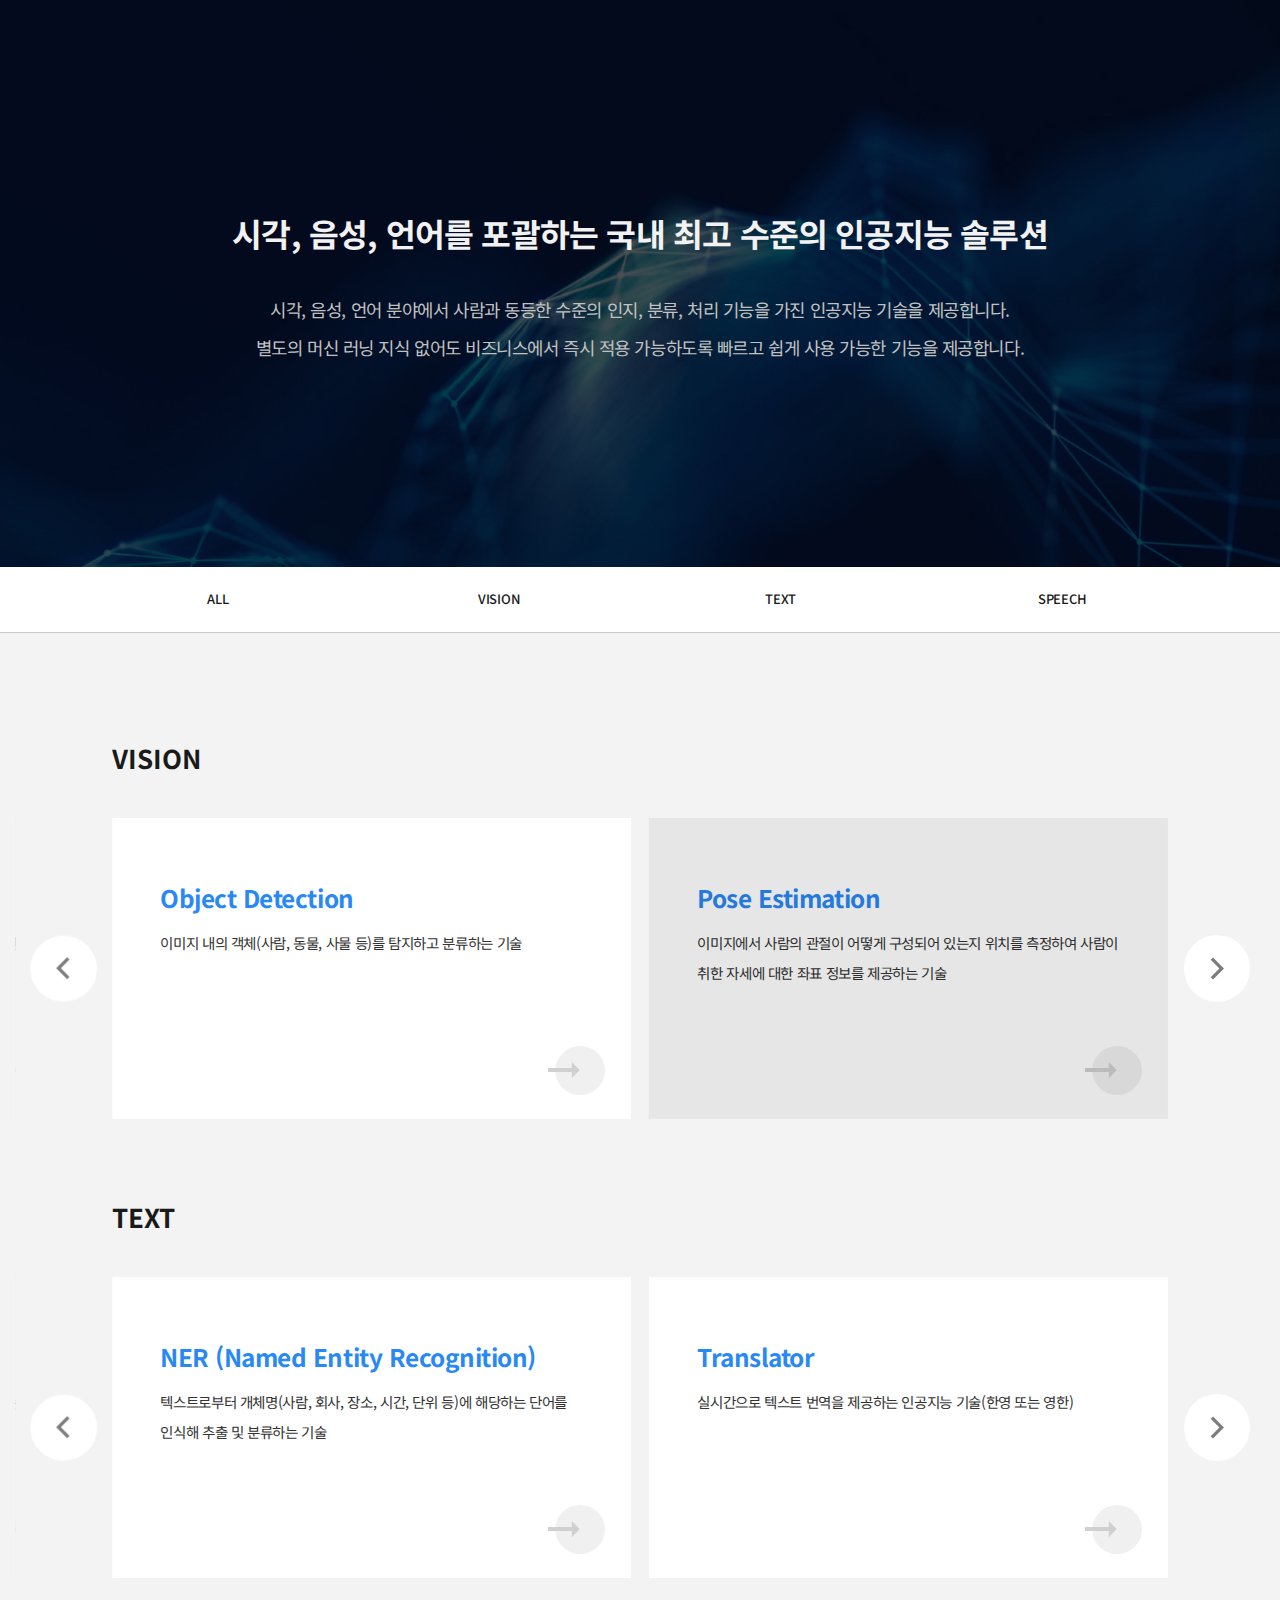
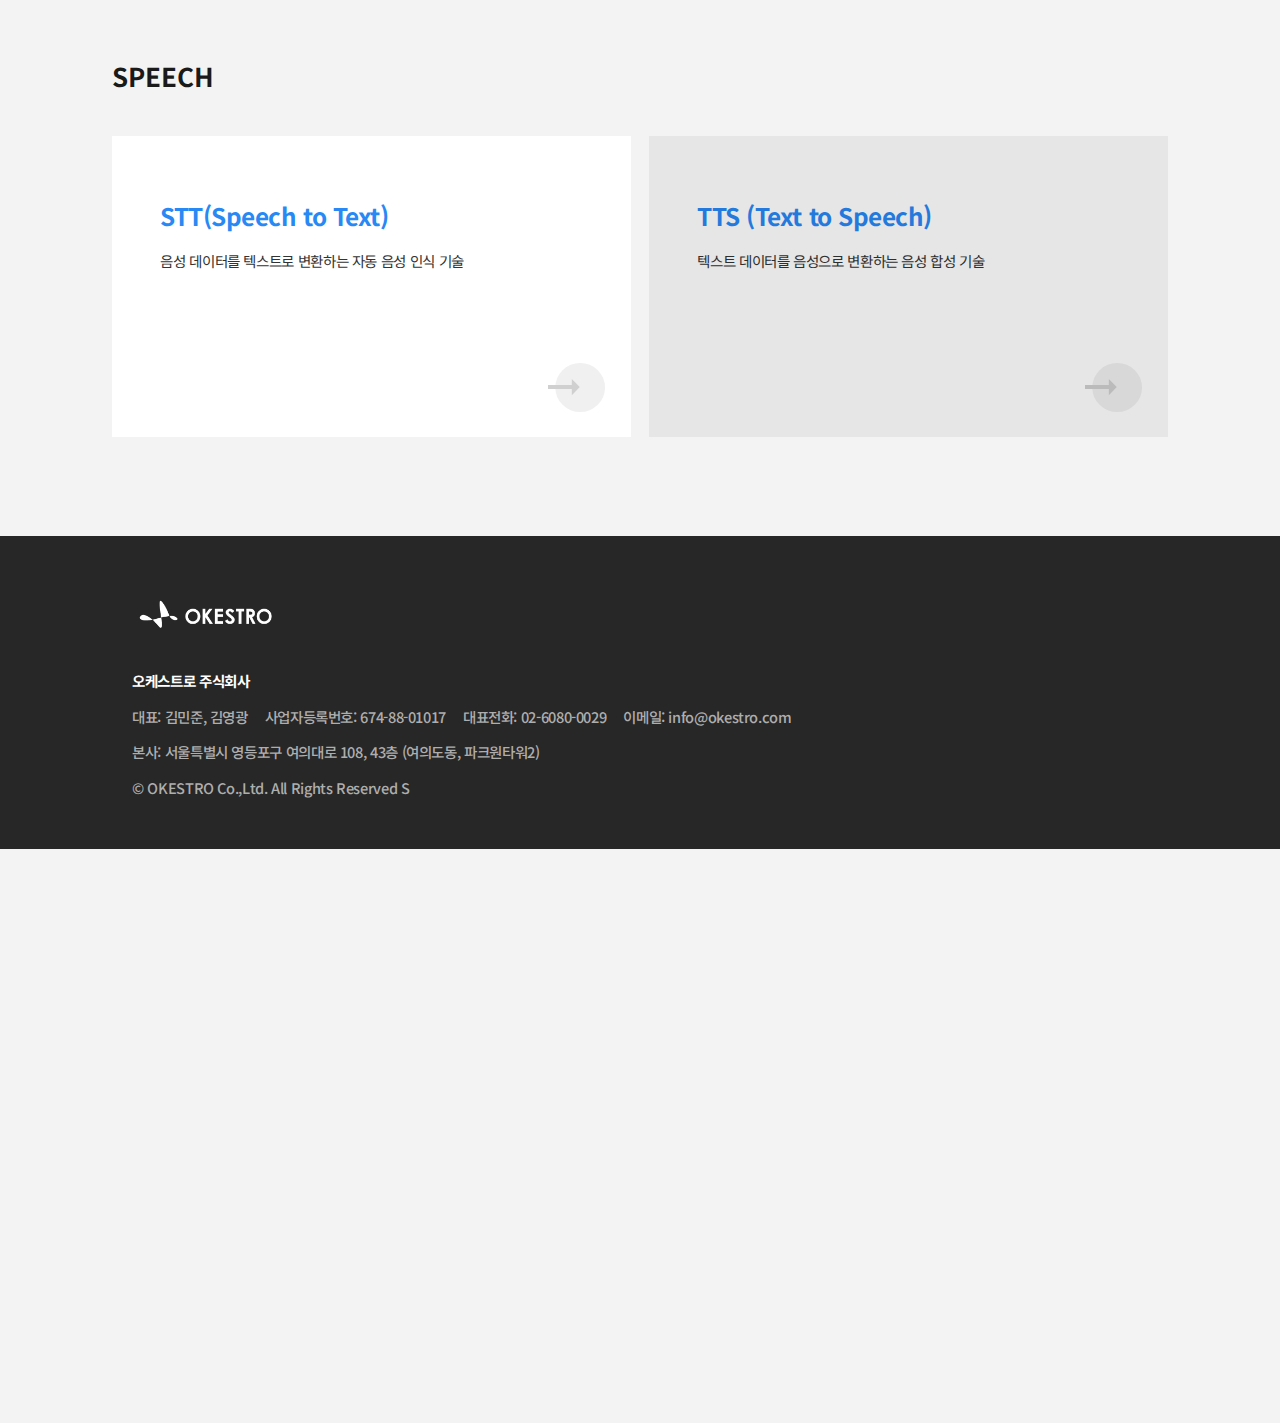
==== index.html @ 285faf9f "1st commit" ====
<!DOCTYPE html>
<html lang="ko">
<head>
    <meta charset="UTF-8">
    <meta http-equiv="X-UA-Compatible" content="IE=edge">
    <meta name="viewport" content="width=device-width, initial-scale=1.0, maximum-scale=1.0, user-scalable=0">
    <link rel="icon" type="image/x-icon" href="/public/img/favicon.ico">
    <title>오케스트로</title>
    <!-- css -->
    <link rel="stylesheet" href="//cdn.jsdelivr.net/npm/swiper@8/swiper-bundle.min.css" /><!-- swiper -->
    <link rel="stylesheet" href="/public/css/main.css">

    <!-- js -->
    <script src="/public/js/jquery-3.6.1.min.js"></script>
    <script src="//cdn.jsdelivr.net/npm/swiper@8/swiper-bundle.min.js"></script><!-- swiper -->
    <script src="/public/js/common.js"></script>
    <script>
     var slide01, slide02, slide03;
        // function slideResize(){
        //     var slideWidth = $('.swiper-slide').width();
        //     console.log(slideWidth)

        //     // $('.swiper-slide').height(slideWidth * .82)
        // }

        window.addEventListener('resize', function(){
            slide03.update()
        })

        $(function(){
            slide01 = new Swiper('#slide01', {
                loop: true,
                navigation: {
                    nextEl: "#slide01 .swiper-button-next",
                    prevEl: "#slide01 .swiper-button-prev",
                },
                spaceBetween: 22,
                breakpoints: {
                    560: { slidesPerView: 1, spaceBetween: 0, },          
                    768: {slidesPerView: 2,  spaceBetween: 22, },
                    1460: {slidesPerView: 3 }                  
                }
            })
            slide02 = new Swiper('#slide02', {
                loop: true,
                navigation: {
                    nextEl: "#slide02 .swiper-button-next",
                    prevEl: "#slide02 .swiper-button-prev",
                },
                spaceBetween: 22,
                breakpoints: {
                    560: { slidesPerView: 1, spaceBetween: 0, },          
                    768: {slidesPerView: 2, spaceBetween: 22, },
                    1460: {slidesPerView: 3 }                  
                }
            })

            slide03 = new Swiper('#slide03', {
                loop: false,
                navigation: {
                    nextEl: "#slide03 .swiper-button-next",
                    prevEl: "#slide03 .swiper-button-prev",
                },
                spaceBetween: 22,
                breakpoints: {
                    560: { 
                        slidesPerView: 1, 
                        loop: true,
                        spaceBetween: 0,
                    },          
                    768: {slidesPerView: 2, spaceBetween: 22, loop: false, },
                    1460: {slidesPerView: 3 }                  
                }
            })  
        })

    </script>
</head>
<body id="page_main">
    <header>
        <div class="bn">
            <div class="maxWidth">
                시각, 음성, 언어를 포괄하는 국내 최고 수준의 인공지능 솔루션<br>
                <p>
                    시각, 음성, 언어 분야에서 사람과 동등한 수준의 인지, 분류, 처리 기능을 가진 인공지능 기술을 제공합니다.<br>
                    별도의 머신 러닝 지식 없어도 비즈니스에서 즉시 적용 가능하도록 빠르고 쉽게 사용 가능한 기능을 제공합니다.
                </p>
            </div>
        </div>
        <ul class="gnb maxWidth"></ul>
    </header>

    <main>
        <section class="swiper" id="slide01" title="VISION">
            <div class="swiper-wrapper">
                <a href="./vision_object.html" class="swiper-slide" title="Object Detection">
                    이미지 내의 객체(사람, 동물, 사물 등)를 탐지하고 분류하는 기술
                </a>
                <a href="javascript: ;" class="swiper-slide inactive" title="Pose Estimation">
                    이미지에서 사람의 관절이 어떻게 구성되어 있는지 위치를 측정하여 사람이 취한 자세에 대한 좌표 정보를 제공하는 기술
                </a>
                <a href="javascript: ;" class="swiper-slide inactive" title="OCR (Optical Character Recognition)">
                    이미지와 문서에서 텍스트를 추출하는 광학 문자 인식 기술
                </a>
                <a href="javascript: ;" class="swiper-slide inactive" title="Celebrity Look Alike ">
                    얼굴 인식 및 분석을 통해 제공된 얼굴 이미지와 닮은 유명인을 찾는 인공지능 기술
                </a>
            </div>
            <div class="swiper-navigation swiper-button-next"></div>
            <div class="swiper-navigation swiper-button-prev"></div>
        </section>

        <section class="swiper" id="slide02" title="TEXT">
            <div class="swiper-wrapper">
                <a href="./text_ner.html" class="swiper-slide" title="NER (Named Entity Recognition)">
                    텍스트로부터 개체명(사람, 회사, 장소, 시간, 단위 등)에 해당하는 단어를 인식해 추출 및 분류하는 기술
                </a>
                <a href="./text_translator.html" class="swiper-slide" title="Translator">
                    실시간으로 텍스트 번역을 제공하는 인공지능 기술(한영 또는 영한)
                </a>
                <a href="./text_emotion.html" class="swiper-slide" title="Emotion Analysis">
                    텍스트에 내포되어 있는 감정 및 태도를 파악하는 분석 기술
                </a>
                <a href="javascript: ;" class="swiper-slide inactive" title="SWOT Analysis">
                    비즈니스의 강점, 약점, 기회, 위협 요인을 파악하여 자동으로 분류하는 인공지능 기술
                </a>
            </div>
            <div class="swiper-navigation swiper-button-next"></div>
            <div class="swiper-navigation swiper-button-prev"></div>
        </section>

        <section class="swiper" id="slide03" title="SPEECH">
            <div class="swiper-wrapper">
                <a href="./speech_stt.html" class="swiper-slide" title="STT(Speech to Text)">
                    음성 데이터를 텍스트로 변환하는 자동 음성 인식 기술
                </a>
                <a href="javascript: ;" class="swiper-slide inactive" title="TTS (Text to Speech)">
                    텍스트 데이터를 음성으로 변환하는 음성 합성 기술
                </a>
            </div>
            <div class="mobile swiper-navigation swiper-button-next"></div>
            <div class="mobile swiper-navigation swiper-button-prev"></div>
        </section>
    </main>

    <footer></footer>
</body>
</html>
---- public/css/main.css ----
@charset "UTF-8";
@import url('./common.css');
/**************************************************/
#page_main main{ width: 100%; max-width: 1661px; margin: 0 auto; }
section:before{ display: block; content: attr(title); color: #1A1A1A; font-weight: 700;}

/* swiper */
.swiper-slide{ 
    background: no-repeat #fff url('../img/main_slidebg.svg'); 
    transition: background 0.15s ease-in; letter-spacing: -0.025em; font-weight: 400;
}
.swiper-slide.inactive{ position: relative; cursor: default; filter: brightness(90%); }
.swiper-slide.inactive:after{
    position: absolute; top: 0; left: 0; 
    display: flex; align-items: center; justify-content: center; 
    width: 100%; height: 100%; content: '';
    background: no-repeat center url('../img/img_comingsoon.png'); backdrop-filter: blur(1.25px); 
    opacity: 0; visibility: collapse; transition: 0.15s ease-in;
}
.swiper-slide.inactive:hover{ filter: brightness(85%);}
.swiper-slide.inactive:hover:after{ opacity: 1; visibility: visible;}

.swiper-slide::before{ display: block; content: attr(title); color: #2888F4; font-weight: 700; letter-spacing: -0.02em; }
.swiper-slide:not(.inactive):hover{ background: no-repeat #2888F4 url('../img/main_slidebg_active.svg'); color: #fff; }
.swiper-slide:not(.inactive):hover:before{ color: #fff; }

.swiper-navigation{ top: 0; margin: 0; height: 100%; background: #F3F3F3; }
.swiper-button-next{ right: 0; }
.swiper-button-prev{ left: 0; transform: rotate(180deg); }

.swiper-navigation:after{ 
    display: flex; align-items: center; justify-content: center;
    border-radius: 50%; 
    background: no-repeat center #fff url("data:image/svg+xml,%3Csvg width='17' height='28' viewBox='0 0 17 28' fill='none' xmlns='http://www.w3.org/2000/svg'%3E%3Cpath d='M0.839843 3.49268L11.3465 13.9993L0.83984 24.506L3.66651 27.3327L16.9998 13.9994L3.66651 0.666016L0.839843 3.49268Z' fill='black' fill-opacity='0.51'/%3E%3C/svg%3E%0A");
    color: transparent;
    transition: 0.15s ease-in;
}
.swiper-navigation:hover:after{ margin-left: 10px; box-shadow: 0 0 5px 2px rgba(0,0,0, 0.05); }

/**************************************************/
/* ================================= responsive */
@media screen and (min-width: 1025px){
    #page_main main{ padding: 122px 18px;}
    section:before{ margin-bottom: 42px; font-size: 32px; line-height: 202.3%;}
    section:nth-of-type(-n+2){margin-bottom: 88px;}

    /* swiper */
    .swiper{ padding: 0 120px;}
    .swiper-slide{ 
        height: 372px; padding: 78px 38px 0 60px; background-position: bottom 30px right 32px !important; 
        font-size: 18px; line-height: 202.3%; 
    }
    .swiper-slide::before{ margin-bottom: 32px; font-size: 30px; line-height: 43px; }
    .swiper-navigation{ width: 120px; }
    .swiper-navigation:after{ width: 82px; height: 82px; }
    .swiper-button-prev{ padding-bottom: 106px;}
    .swiper-button-next{ padding-top: 106px;}
}
@media screen and (max-width: 1680px){

}
@media screen and (max-width: 1024px){
    #page_main main{ padding: 38px 0px 112px;}
    section:before{ margin-bottom: 16px; font-size: 20px; line-height: 202.3%; text-align: center;}
    section:nth-of-type(-n+2){margin-bottom: 32px;}

    /* swiper */
    .swiper{ padding: 0 50px;}
    .swiper-slide{ height: 300px; padding: 36px 36px 10px 24px; background-position: bottom 18px right 20px !important;  }
    .swiper-slide::before{ margin-bottom: 30px; font-size: 22px; line-height: 32px;}
    .swiper-navigation{ display: flex; width: 50px;}
    .swiper-navigation:after{ width: 34px; height: 34px; background-size: 8px;}

    .swiper-button-prev{ padding-bottom: 56px;}
    .swiper-button-next{ padding-top: 56px;}
}
@media screen and (max-width: 7684px){
    .swiper-slide::before{ margin-bottom: 15px; }
}
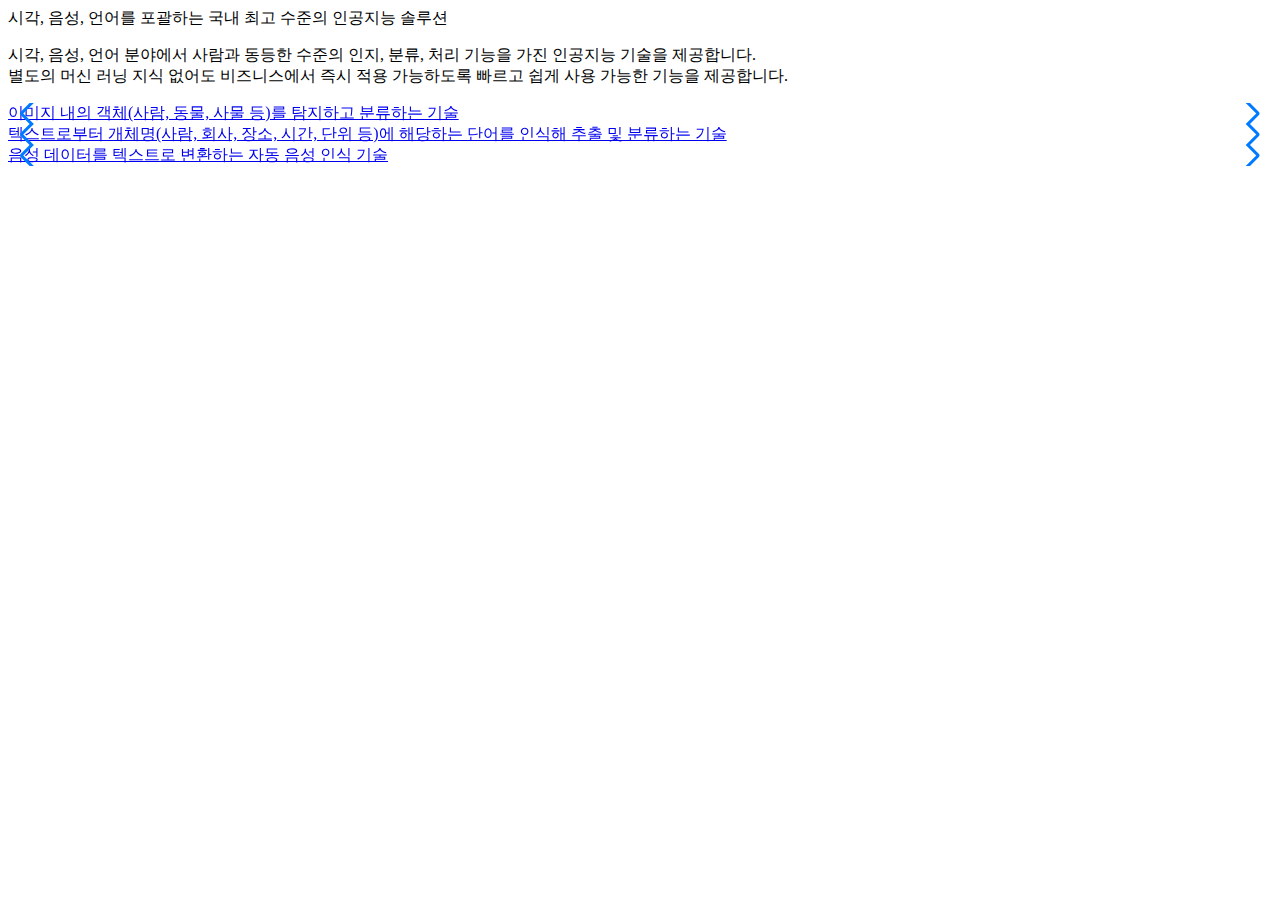
==== commit fd081438: "edited" ====
--- a/index.html
+++ b/index.html
@@ -4,16 +4,16 @@
     <meta charset="UTF-8">
     <meta http-equiv="X-UA-Compatible" content="IE=edge">
     <meta name="viewport" content="width=device-width, initial-scale=1.0, maximum-scale=1.0, user-scalable=0">
-    <link rel="icon" type="image/x-icon" href="/public/img/favicon.ico">
+    <link rel="icon" type="image/x-icon" href="/orchestro/public/img/favicon.ico">
     <title>오케스트로</title>
     <!-- css -->
     <link rel="stylesheet" href="//cdn.jsdelivr.net/npm/swiper@8/swiper-bundle.min.css" /><!-- swiper -->
-    <link rel="stylesheet" href="/public/css/main.css">
+    <link rel="stylesheet" href="/orchestro/public/css/main.css">
 
     <!-- js -->
-    <script src="/public/js/jquery-3.6.1.min.js"></script>
+    <script src="/orchestro/public/js/jquery-3.6.1.min.js"></script>
     <script src="//cdn.jsdelivr.net/npm/swiper@8/swiper-bundle.min.js"></script><!-- swiper -->
-    <script src="/public/js/common.js"></script>
+    <script src="/orchestro/public/js/common.js"></script>
     <script>
      var slide01, slide02, slide03;
         // function slideResize(){
